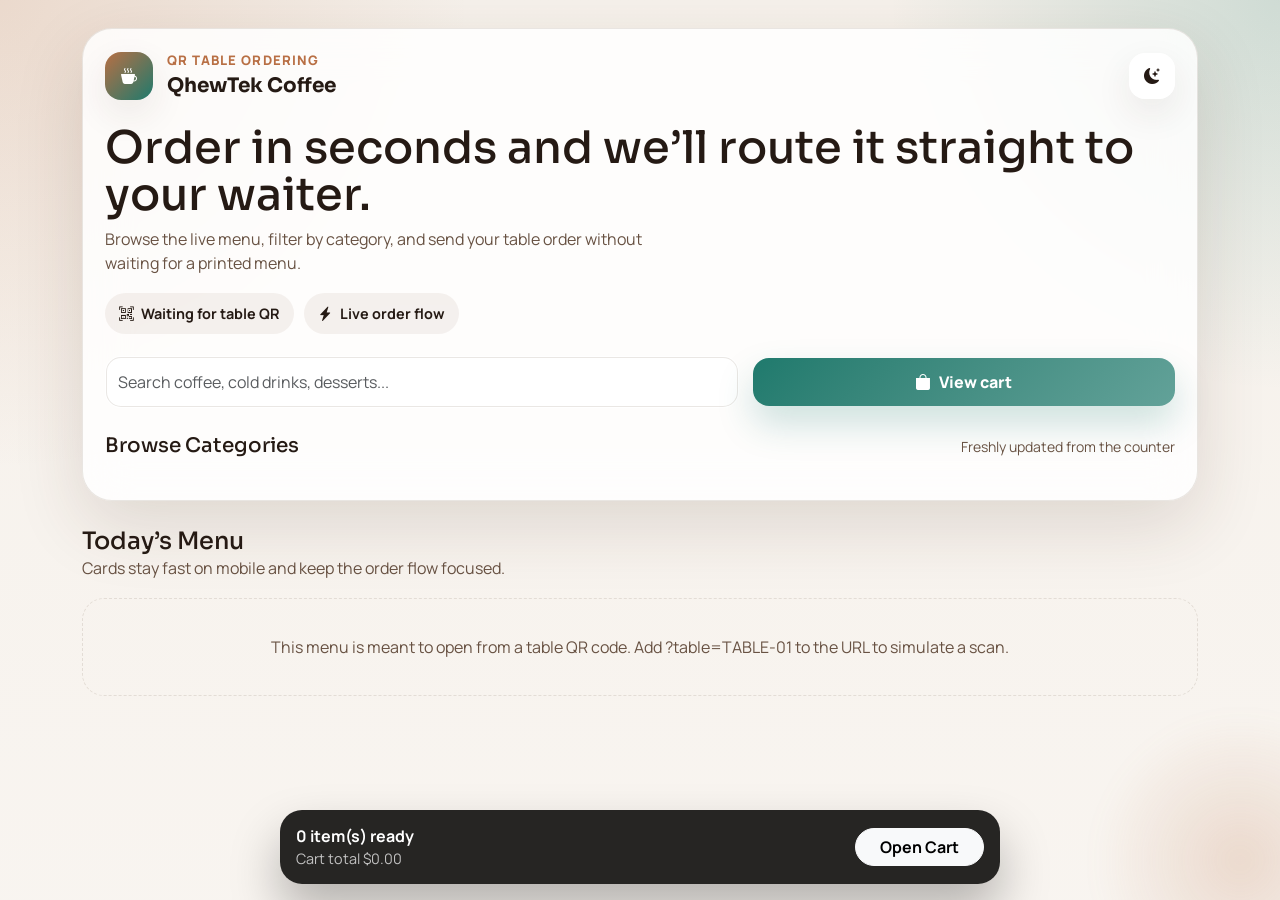
==== web/pages/menu.html @ 213d75f8 "first commit" ====
<!DOCTYPE html>
<html lang="en">
  <head>
    <meta charset="utf-8" />
    <meta name="viewport" content="width=device-width, initial-scale=1" />
    <title>Menu | QhewTek Coffee</title>
    <link rel="preconnect" href="https://fonts.googleapis.com" />
    <link rel="preconnect" href="https://fonts.gstatic.com" crossorigin />
    <link href="https://fonts.googleapis.com/css2?family=Manrope:wght@400;500;700;800&family=Sora:wght@500;700;800&display=swap" rel="stylesheet" />
    <link href="https://cdn.jsdelivr.net/npm/bootstrap@5.3.3/dist/css/bootstrap.min.css" rel="stylesheet" />
    <link href="https://cdn.jsdelivr.net/npm/bootstrap-icons@1.11.3/font/bootstrap-icons.min.css" rel="stylesheet" />
    <link href="../css/styles.css" rel="stylesheet" />
    <script defer src="../js/config.js"></script>
    <script defer src="../js/common.js"></script>
    <script defer src="../js/store.js"></script>
    <script defer src="../js/api.js"></script>
    <script defer src="../js/menu.js"></script>
  </head>
  <body class="app-shell">
    <div class="ambient-blob"></div>
    <main class="container app-container">
      <section class="glass-panel hero-panel">
        <div class="hero-topbar">
          <div class="brand-lockup">
            <div class="brand-mark">
              <i class="bi bi-cup-hot-fill"></i>
            </div>
            <div>
              <div class="eyebrow">QR Table Ordering</div>
              <div class="display-font fs-5 fw-bold">QhewTek Coffee</div>
            </div>
          </div>
          <button id="themeToggle" class="icon-button" type="button" aria-label="Toggle color theme">
            <i data-theme-icon class="bi bi-moon-stars-fill"></i>
          </button>
        </div>

        <div class="hero-copy">
          <h1>Order in seconds and we’ll route it straight to your waiter.</h1>
          <p>Browse the live menu, filter by category, and send your table order without waiting for a printed menu.</p>
        </div>

        <div class="badge-row">
          <div class="soft-badge">
            <i class="bi bi-qr-code-scan"></i>
            <span id="tableBadge">Waiting for table QR</span>
          </div>
          <div class="soft-badge">
            <i class="bi bi-lightning-charge-fill"></i>
            Live order flow
          </div>
        </div>

        <div class="control-bar">
          <input id="searchInput" class="form-control" type="search" placeholder="Search coffee, cold drinks, desserts..." />
          <a class="btn btn-brand d-inline-flex align-items-center justify-content-center gap-2" data-table-link="cart.html" href="./cart.html">
            <i class="bi bi-bag-fill"></i>
            View cart
          </a>
        </div>

        <div class="section-heading mb-3">
          <h2 class="fs-5">Browse Categories</h2>
          <span class="muted-copy small">Freshly updated from the counter</span>
        </div>
        <div id="categoryFilters" class="chip-group"></div>
      </section>

      <section class="section-heading">
        <div>
          <h2 class="fs-4">Today’s Menu</h2>
          <p class="muted-copy mb-0">Cards stay fast on mobile and keep the order flow focused.</p>
        </div>
      </section>

      <section id="menuGrid" class="menu-grid"></section>
      <section id="menuEmpty" class="empty-state d-none">
        <div class="display-font fs-5 fw-bold mb-2">No items match your filters</div>
        <div>Try another category or clear the search to see the full menu.</div>
      </section>
      <section id="pageMessage" class="message-state d-none"></section>
    </main>

    <div class="cart-dock">
      <div class="cart-dock-inner">
        <div>
          <div class="fw-bold"><span id="cartItemCount">0</span> item(s) ready</div>
          <div class="cart-microcopy">Cart total <span id="cartTotal">$0.00</span></div>
        </div>
        <a class="btn btn-light rounded-pill px-4 fw-bold" data-table-link="cart.html" href="./cart.html">Open Cart</a>
      </div>
    </div>
  </body>
</html>
---- web/css/styles.css ----
:root {
  --bg: #f6f1eb;
  --bg-accent: #efe2d4;
  --surface: rgba(255, 255, 255, 0.84);
  --surface-strong: rgba(255, 255, 255, 0.96);
  --surface-muted: rgba(124, 91, 63, 0.08);
  --text: #251a14;
  --text-muted: #685243;
  --border: rgba(86, 58, 37, 0.12);
  --primary: #1f7a6d;
  --primary-strong: #165b52;
  --secondary: #b86f44;
  --success: #26805d;
  --warning: #d08a19;
  --danger: #bb4d4d;
  --shadow: 0 24px 70px rgba(72, 45, 28, 0.14);
  --shadow-soft: 0 14px 36px rgba(72, 45, 28, 0.09);
  --radius-xl: 30px;
  --radius-lg: 22px;
  --radius-md: 16px;
}

[data-theme="dark"] {
  --bg: #120f0d;
  --bg-accent: #211911;
  --surface: rgba(28, 22, 19, 0.88);
  --surface-strong: rgba(34, 27, 23, 0.96);
  --surface-muted: rgba(255, 255, 255, 0.06);
  --text: #f7efe8;
  --text-muted: #c8b4a4;
  --border: rgba(255, 255, 255, 0.08);
  --primary: #65c7b8;
  --primary-strong: #91ded2;
  --secondary: #f0a36c;
  --success: #69c48d;
  --warning: #e8b25e;
  --danger: #ea8f8f;
  --shadow: 0 24px 70px rgba(0, 0, 0, 0.32);
  --shadow-soft: 0 16px 38px rgba(0, 0, 0, 0.24);
}

* {
  box-sizing: border-box;
}

html,
body {
  min-height: 100%;
}

body {
  margin: 0;
  background:
    radial-gradient(circle at top left, rgba(184, 111, 68, 0.18), transparent 30%),
    radial-gradient(circle at top right, rgba(31, 122, 109, 0.18), transparent 25%),
    linear-gradient(180deg, var(--bg), color-mix(in srgb, var(--bg) 75%, #fff 25%));
  color: var(--text);
  font-family: "Manrope", sans-serif;
  transition: background 0.25s ease, color 0.25s ease;
}

h1,
h2,
h3,
h4,
.display-font {
  font-family: "Sora", sans-serif;
}

a {
  color: inherit;
  text-decoration: none;
}

img {
  max-width: 100%;
  display: block;
}

.app-shell {
  position: relative;
  overflow-x: hidden;
}

.ambient-blob {
  position: fixed;
  inset: auto -120px -120px auto;
  width: 320px;
  height: 320px;
  border-radius: 50%;
  background: radial-gradient(circle, rgba(184, 111, 68, 0.2), transparent 65%);
  pointer-events: none;
  filter: blur(10px);
}

.app-container {
  position: relative;
  z-index: 1;
  padding-top: 28px;
  padding-bottom: 120px;
}

.glass-panel {
  background: var(--surface);
  backdrop-filter: blur(22px);
  border: 1px solid var(--border);
  box-shadow: var(--shadow);
  border-radius: var(--radius-xl);
}

.hero-panel {
  padding: 22px;
}

.hero-topbar {
  display: flex;
  align-items: center;
  justify-content: space-between;
  gap: 12px;
  margin-bottom: 24px;
}

.brand-lockup {
  display: flex;
  align-items: center;
  gap: 14px;
}

.brand-mark {
  width: 48px;
  height: 48px;
  border-radius: 16px;
  display: grid;
  place-items: center;
  background: linear-gradient(135deg, var(--secondary), var(--primary));
  color: white;
  box-shadow: var(--shadow-soft);
}

.hero-copy h1 {
  margin: 0;
  font-size: clamp(1.8rem, 5vw, 2.8rem);
  line-height: 1.05;
}

.hero-copy p {
  margin: 8px 0 0;
  color: var(--text-muted);
  max-width: 560px;
}

.badge-row {
  display: flex;
  flex-wrap: wrap;
  gap: 10px;
  margin-top: 18px;
}

.soft-badge {
  display: inline-flex;
  align-items: center;
  gap: 8px;
  padding: 10px 14px;
  border-radius: 999px;
  background: var(--surface-muted);
  color: var(--text);
  font-weight: 700;
  font-size: 0.9rem;
}

.icon-button {
  border: none;
  width: 46px;
  height: 46px;
  border-radius: 16px;
  background: var(--surface-strong);
  color: var(--text);
  box-shadow: var(--shadow-soft);
}

.section-heading {
  display: flex;
  align-items: center;
  justify-content: space-between;
  gap: 12px;
  margin: 26px 0 18px;
}

.section-heading h2,
.section-heading h3 {
  margin: 0;
}

.muted-copy {
  color: var(--text-muted);
}

.control-bar {
  display: grid;
  gap: 14px;
  margin-top: 22px;
}

.control-bar .form-control,
.control-bar .form-select {
  min-height: 52px;
  border-radius: 16px;
  border-color: transparent;
  background: var(--surface-strong);
  color: var(--text);
  box-shadow: inset 0 0 0 1px var(--border);
}

.chip-group {
  display: flex;
  gap: 10px;
  overflow-x: auto;
  padding-bottom: 4px;
  scrollbar-width: none;
}

.chip-group::-webkit-scrollbar {
  display: none;
}

.filter-chip {
  border: none;
  border-radius: 999px;
  padding: 10px 16px;
  background: var(--surface-strong);
  color: var(--text-muted);
  white-space: nowrap;
  font-weight: 700;
  box-shadow: inset 0 0 0 1px var(--border);
}

.filter-chip.active {
  background: linear-gradient(135deg, var(--primary), color-mix(in srgb, var(--primary) 74%, white 26%));
  color: white;
  box-shadow: 0 16px 32px rgba(31, 122, 109, 0.22);
}

.menu-grid,
.summary-grid {
  display: grid;
  gap: 18px;
}

.menu-card,
.summary-card,
.cart-item-card,
.status-card {
  background: var(--surface-strong);
  border: 1px solid var(--border);
  border-radius: var(--radius-lg);
  box-shadow: var(--shadow-soft);
}

.menu-card {
  overflow: hidden;
}

.menu-card-media {
  aspect-ratio: 4 / 3;
  background: linear-gradient(145deg, rgba(184, 111, 68, 0.16), rgba(31, 122, 109, 0.14));
}

.menu-card-media img {
  width: 100%;
  height: 100%;
  object-fit: cover;
}

.menu-card-body {
  padding: 18px;
}

.eyebrow {
  color: var(--secondary);
  font-size: 0.82rem;
  font-weight: 800;
  letter-spacing: 0.08em;
  text-transform: uppercase;
}

.menu-card h3,
.summary-card h3,
.cart-item-card h3,
.status-card h3 {
  margin: 10px 0 6px;
  font-size: 1.05rem;
}

.price-pill {
  padding: 8px 12px;
  border-radius: 999px;
  background: rgba(31, 122, 109, 0.12);
  color: var(--primary-strong);
  font-weight: 800;
}

.title-row {
  display: flex;
  gap: 12px;
  align-items: start;
  justify-content: space-between;
}

.card-actions,
.item-footer {
  display: flex;
  justify-content: space-between;
  align-items: center;
  gap: 12px;
  margin-top: 18px;
}

.btn-brand,
.btn-secondary-soft {
  border: none;
  min-height: 48px;
  border-radius: 16px;
  font-weight: 800;
  padding: 0 18px;
}

.btn-brand {
  background: linear-gradient(135deg, var(--primary), color-mix(in srgb, var(--primary) 70%, white 30%));
  color: #fff;
  box-shadow: 0 18px 36px rgba(31, 122, 109, 0.22);
}

.btn-secondary-soft {
  background: var(--surface-muted);
  color: var(--text);
}

.cart-dock {
  position: fixed;
  left: 16px;
  right: 16px;
  bottom: 16px;
  padding: 14px 16px;
  border-radius: 22px;
  background: rgba(20, 19, 18, 0.92);
  box-shadow: 0 26px 50px rgba(0, 0, 0, 0.28);
  color: white;
  z-index: 20;
}

.cart-dock-inner {
  display: flex;
  justify-content: space-between;
  align-items: center;
  gap: 16px;
}

.cart-dock .cart-microcopy {
  color: rgba(255, 255, 255, 0.72);
  font-size: 0.9rem;
}

.empty-state,
.message-state {
  text-align: center;
  padding: 36px 22px;
  border: 1px dashed var(--border);
  border-radius: var(--radius-lg);
  color: var(--text-muted);
}

.cart-layout,
.checkout-layout {
  display: grid;
  gap: 18px;
}

.cart-item-card,
.summary-card,
.status-card {
  padding: 18px;
}

.cart-item-head {
  display: flex;
  gap: 14px;
}

.cart-thumb {
  width: 84px;
  height: 84px;
  border-radius: 18px;
  object-fit: cover;
  background: linear-gradient(145deg, rgba(184, 111, 68, 0.18), rgba(31, 122, 109, 0.12));
}

.quantity-stepper {
  display: inline-flex;
  align-items: center;
  border-radius: 999px;
  background: var(--surface-muted);
  padding: 6px;
  gap: 6px;
}

.stepper-button {
  width: 36px;
  height: 36px;
  border: none;
  border-radius: 999px;
  background: var(--surface-strong);
  color: var(--text);
  font-weight: 800;
}

.stepper-value {
  min-width: 28px;
  text-align: center;
  font-weight: 800;
}

.status-pill {
  display: inline-flex;
  align-items: center;
  justify-content: center;
  min-width: 108px;
  padding: 10px 14px;
  border-radius: 999px;
  font-size: 0.82rem;
  font-weight: 800;
  text-transform: capitalize;
}

.status-pending {
  background: rgba(208, 138, 25, 0.14);
  color: var(--warning);
}

.status-confirmed {
  background: rgba(31, 122, 109, 0.14);
  color: var(--primary-strong);
}

.status-served {
  background: rgba(38, 128, 93, 0.14);
  color: var(--success);
}

.timeline-list {
  display: grid;
  gap: 12px;
  padding: 0;
  margin: 0;
  list-style: none;
}

.timeline-list li {
  display: flex;
  align-items: center;
  gap: 12px;
  color: var(--text-muted);
}

.timeline-dot {
  width: 12px;
  height: 12px;
  border-radius: 50%;
  background: var(--primary);
  box-shadow: 0 0 0 5px rgba(31, 122, 109, 0.12);
}

.toast-banner {
  position: fixed;
  top: 22px;
  left: 50%;
  transform: translateX(-50%);
  padding: 12px 16px;
  border-radius: 999px;
  background: rgba(27, 25, 24, 0.92);
  color: #fff;
  z-index: 30;
  box-shadow: 0 16px 32px rgba(0, 0, 0, 0.24);
}

.toast-banner.is-hidden {
  display: none;
}

@media (min-width: 768px) {
  .control-bar {
    grid-template-columns: 1.5fr 1fr;
    align-items: center;
  }

  .menu-grid {
    grid-template-columns: repeat(2, minmax(0, 1fr));
  }

  .cart-layout,
  .checkout-layout {
    grid-template-columns: 1.6fr 1fr;
    align-items: start;
  }

  .summary-grid {
    grid-template-columns: repeat(2, minmax(0, 1fr));
  }

  .cart-dock {
    left: 50%;
    right: auto;
    width: min(720px, calc(100vw - 32px));
    transform: translateX(-50%);
  }
}

@media (min-width: 992px) {
  .menu-grid {
    grid-template-columns: repeat(3, minmax(0, 1fr));
  }
}
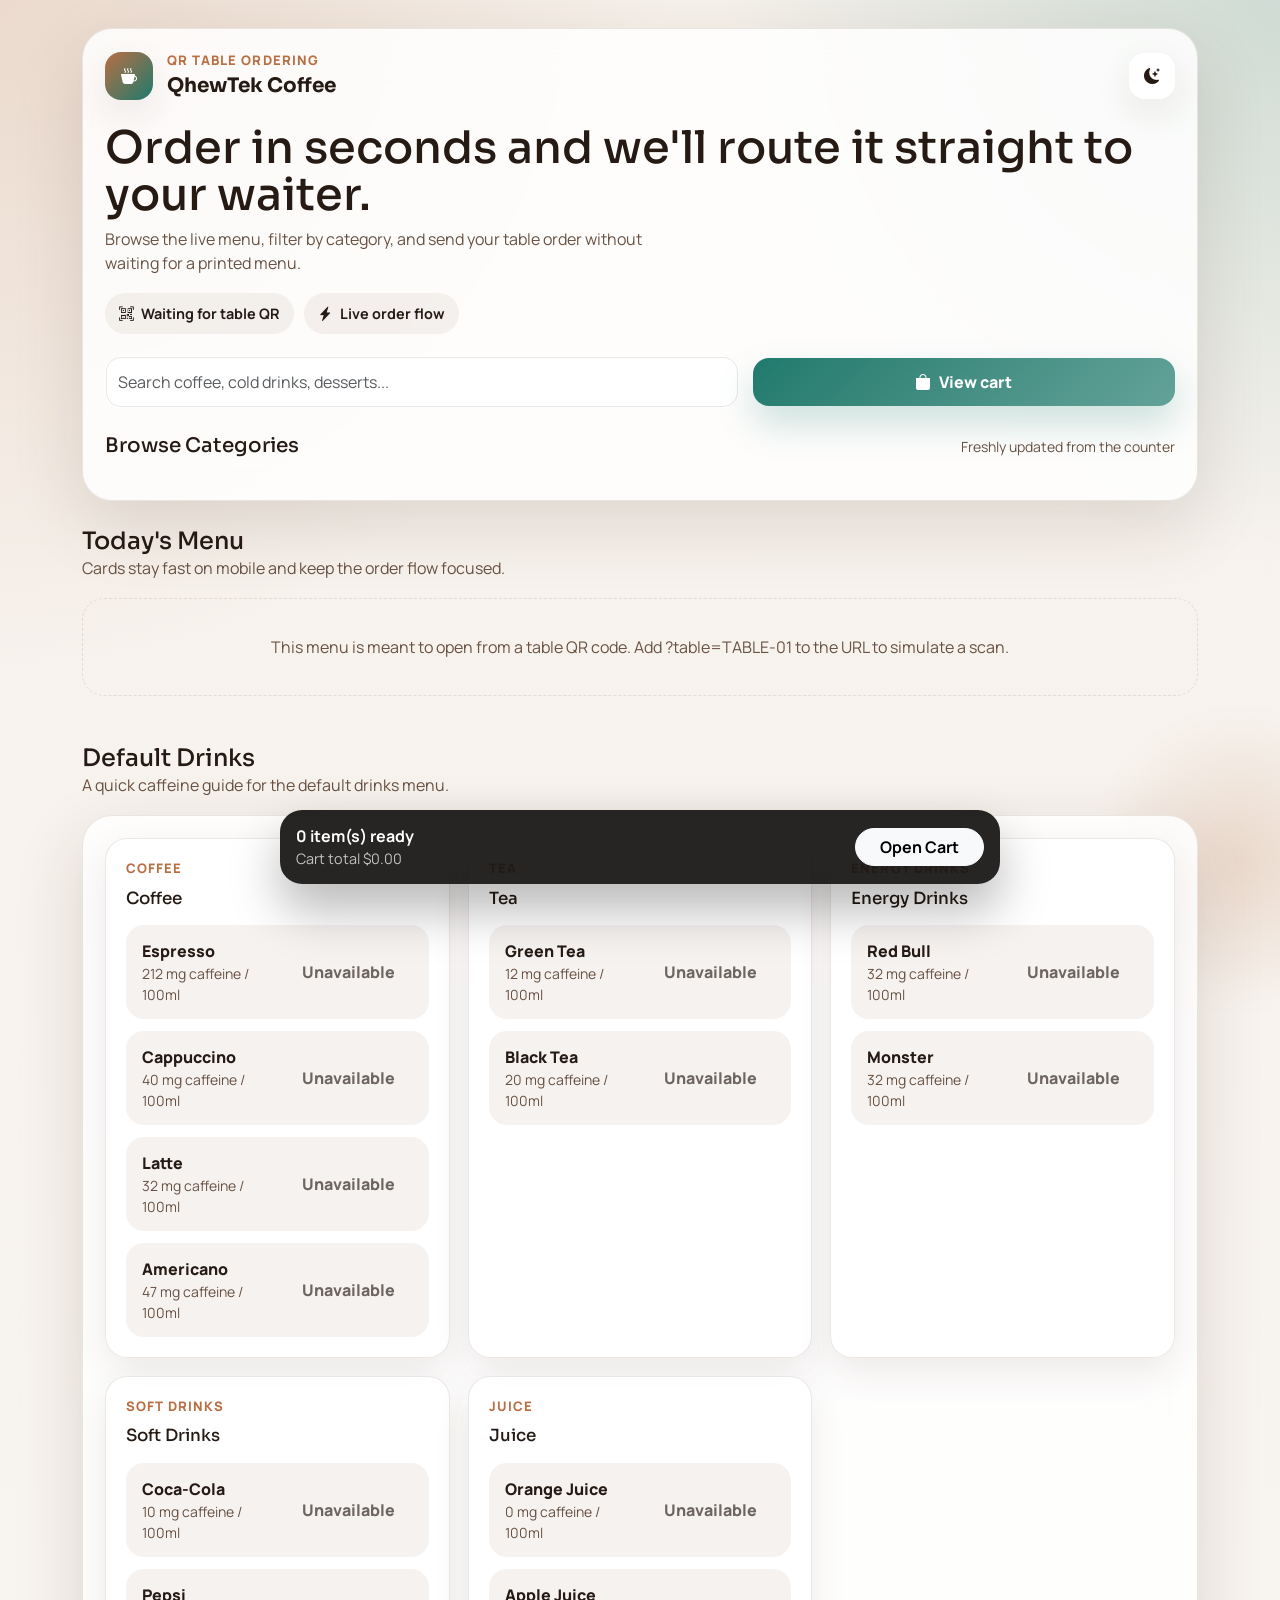
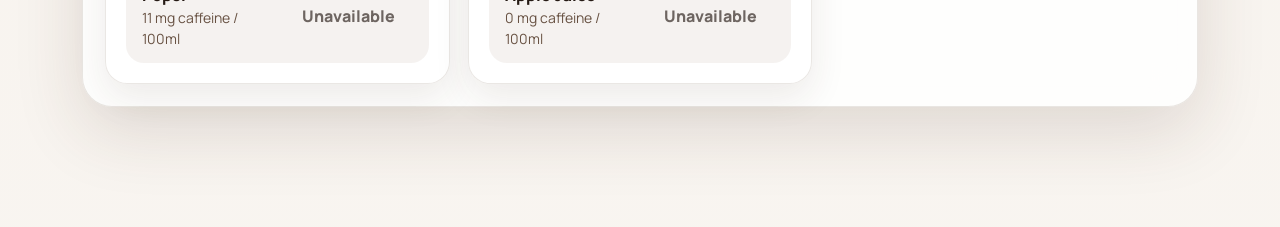
==== commit 78795a72: "Add drinks feature with database integration and UI updates - Implement drinks database with Sqflite" ====
--- a/web/pages/menu.html
+++ b/web/pages/menu.html
@@ -6,9 +6,18 @@
     <title>Menu | QhewTek Coffee</title>
     <link rel="preconnect" href="https://fonts.googleapis.com" />
     <link rel="preconnect" href="https://fonts.gstatic.com" crossorigin />
-    <link href="https://fonts.googleapis.com/css2?family=Manrope:wght@400;500;700;800&family=Sora:wght@500;700;800&display=swap" rel="stylesheet" />
-    <link href="https://cdn.jsdelivr.net/npm/bootstrap@5.3.3/dist/css/bootstrap.min.css" rel="stylesheet" />
-    <link href="https://cdn.jsdelivr.net/npm/bootstrap-icons@1.11.3/font/bootstrap-icons.min.css" rel="stylesheet" />
+    <link
+      href="https://fonts.googleapis.com/css2?family=Manrope:wght@400;500;700;800&family=Sora:wght@500;700;800&display=swap"
+      rel="stylesheet"
+    />
+    <link
+      href="https://cdn.jsdelivr.net/npm/bootstrap@5.3.3/dist/css/bootstrap.min.css"
+      rel="stylesheet"
+    />
+    <link
+      href="https://cdn.jsdelivr.net/npm/bootstrap-icons@1.11.3/font/bootstrap-icons.min.css"
+      rel="stylesheet"
+    />
     <link href="../css/styles.css" rel="stylesheet" />
     <script defer src="../js/config.js"></script>
     <script defer src="../js/common.js"></script>
@@ -30,14 +39,22 @@
               <div class="display-font fs-5 fw-bold">QhewTek Coffee</div>
             </div>
           </div>
-          <button id="themeToggle" class="icon-button" type="button" aria-label="Toggle color theme">
+          <button
+            id="themeToggle"
+            class="icon-button"
+            type="button"
+            aria-label="Toggle color theme"
+          >
             <i data-theme-icon class="bi bi-moon-stars-fill"></i>
           </button>
         </div>
 
         <div class="hero-copy">
-          <h1>Order in seconds and we’ll route it straight to your waiter.</h1>
-          <p>Browse the live menu, filter by category, and send your table order without waiting for a printed menu.</p>
+          <h1>Order in seconds and we'll route it straight to your waiter.</h1>
+          <p>
+            Browse the live menu, filter by category, and send your table order
+            without waiting for a printed menu.
+          </p>
         </div>
 
         <div class="badge-row">
@@ -52,8 +69,17 @@
         </div>
 
         <div class="control-bar">
-          <input id="searchInput" class="form-control" type="search" placeholder="Search coffee, cold drinks, desserts..." />
-          <a class="btn btn-brand d-inline-flex align-items-center justify-content-center gap-2" data-table-link="cart.html" href="./cart.html">
+          <input
+            id="searchInput"
+            class="form-control"
+            type="search"
+            placeholder="Search coffee, cold drinks, desserts..."
+          />
+          <a
+            class="btn btn-brand d-inline-flex align-items-center justify-content-center gap-2"
+            data-table-link="cart.html"
+            href="./cart.html"
+          >
             <i class="bi bi-bag-fill"></i>
             View cart
           </a>
@@ -68,26 +94,51 @@
 
       <section class="section-heading">
         <div>
-          <h2 class="fs-4">Today’s Menu</h2>
-          <p class="muted-copy mb-0">Cards stay fast on mobile and keep the order flow focused.</p>
+          <h2 class="fs-4">Today's Menu</h2>
+          <p class="muted-copy mb-0">
+            Cards stay fast on mobile and keep the order flow focused.
+          </p>
         </div>
       </section>
 
       <section id="menuGrid" class="menu-grid"></section>
       <section id="menuEmpty" class="empty-state d-none">
-        <div class="display-font fs-5 fw-bold mb-2">No items match your filters</div>
+        <div class="display-font fs-5 fw-bold mb-2">
+          No items match your filters
+        </div>
         <div>Try another category or clear the search to see the full menu.</div>
       </section>
       <section id="pageMessage" class="message-state d-none"></section>
+
+      <section class="section-heading mt-5">
+        <div>
+          <h2 class="fs-4">Default Drinks</h2>
+          <p class="muted-copy mb-0">
+            A quick caffeine guide for the default drinks menu.
+          </p>
+        </div>
+      </section>
+
+      <section class="glass-panel drinks-reference-panel">
+        <div id="defaultDrinksGrid" class="reference-grid"></div>
+      </section>
     </main>
 
     <div class="cart-dock">
       <div class="cart-dock-inner">
         <div>
           <div class="fw-bold"><span id="cartItemCount">0</span> item(s) ready</div>
-          <div class="cart-microcopy">Cart total <span id="cartTotal">$0.00</span></div>
+          <div class="cart-microcopy">
+            Cart total <span id="cartTotal">$0.00</span>
+          </div>
         </div>
-        <a class="btn btn-light rounded-pill px-4 fw-bold" data-table-link="cart.html" href="./cart.html">Open Cart</a>
+        <a
+          class="btn btn-light rounded-pill px-4 fw-bold"
+          data-table-link="cart.html"
+          href="./cart.html"
+        >
+          Open Cart
+        </a>
       </div>
     </div>
   </body>
--- a/web/css/styles.css
+++ b/web/css/styles.css
@@ -246,10 +246,16 @@
   gap: 18px;
 }
 
+.reference-grid {
+  display: grid;
+  gap: 18px;
+}
+
 .menu-card,
 .summary-card,
 .cart-item-card,
-.status-card {
+.status-card,
+.reference-card {
   background: var(--surface-strong);
   border: 1px solid var(--border);
   border-radius: var(--radius-lg);
@@ -275,6 +281,51 @@
   padding: 18px;
 }
 
+.drinks-reference-panel {
+  padding: 22px;
+}
+
+.reference-card {
+  padding: 20px;
+}
+
+.reference-list {
+  display: grid;
+  gap: 12px;
+  margin-top: 16px;
+}
+
+.reference-item {
+  display: flex;
+  justify-content: space-between;
+  align-items: center;
+  gap: 12px;
+  padding: 14px 16px;
+  border-radius: 18px;
+  background: var(--surface-muted);
+}
+
+.reference-name {
+  font-weight: 800;
+}
+
+.caffeine-pill {
+  display: inline-flex;
+  align-items: center;
+  justify-content: center;
+  padding: 8px 12px;
+  border-radius: 999px;
+  background: rgba(184, 111, 68, 0.16);
+  color: var(--secondary);
+  font-weight: 800;
+  white-space: nowrap;
+}
+
+.reference-action {
+  min-width: 126px;
+  flex-shrink: 0;
+}
+
 .eyebrow {
   color: var(--secondary);
   font-size: 0.82rem;
@@ -286,7 +337,8 @@
 .menu-card h3,
 .summary-card h3,
 .cart-item-card h3,
-.status-card h3 {
+.status-card h3,
+.reference-card h3 {
   margin: 10px 0 6px;
   font-size: 1.05rem;
 }
@@ -506,6 +558,10 @@
     grid-template-columns: repeat(2, minmax(0, 1fr));
   }
 
+  .reference-grid {
+    grid-template-columns: repeat(2, minmax(0, 1fr));
+  }
+
   .cart-dock {
     left: 50%;
     right: auto;
@@ -514,8 +570,23 @@
   }
 }
 
+@media (max-width: 480px) {
+  .reference-item {
+    align-items: stretch;
+    flex-direction: column;
+  }
+
+  .reference-action {
+    width: 100%;
+  }
+}
+
 @media (min-width: 992px) {
   .menu-grid {
     grid-template-columns: repeat(3, minmax(0, 1fr));
   }
-}
+
+  .reference-grid {
+    grid-template-columns: repeat(3, minmax(0, 1fr));
+  }
+}
